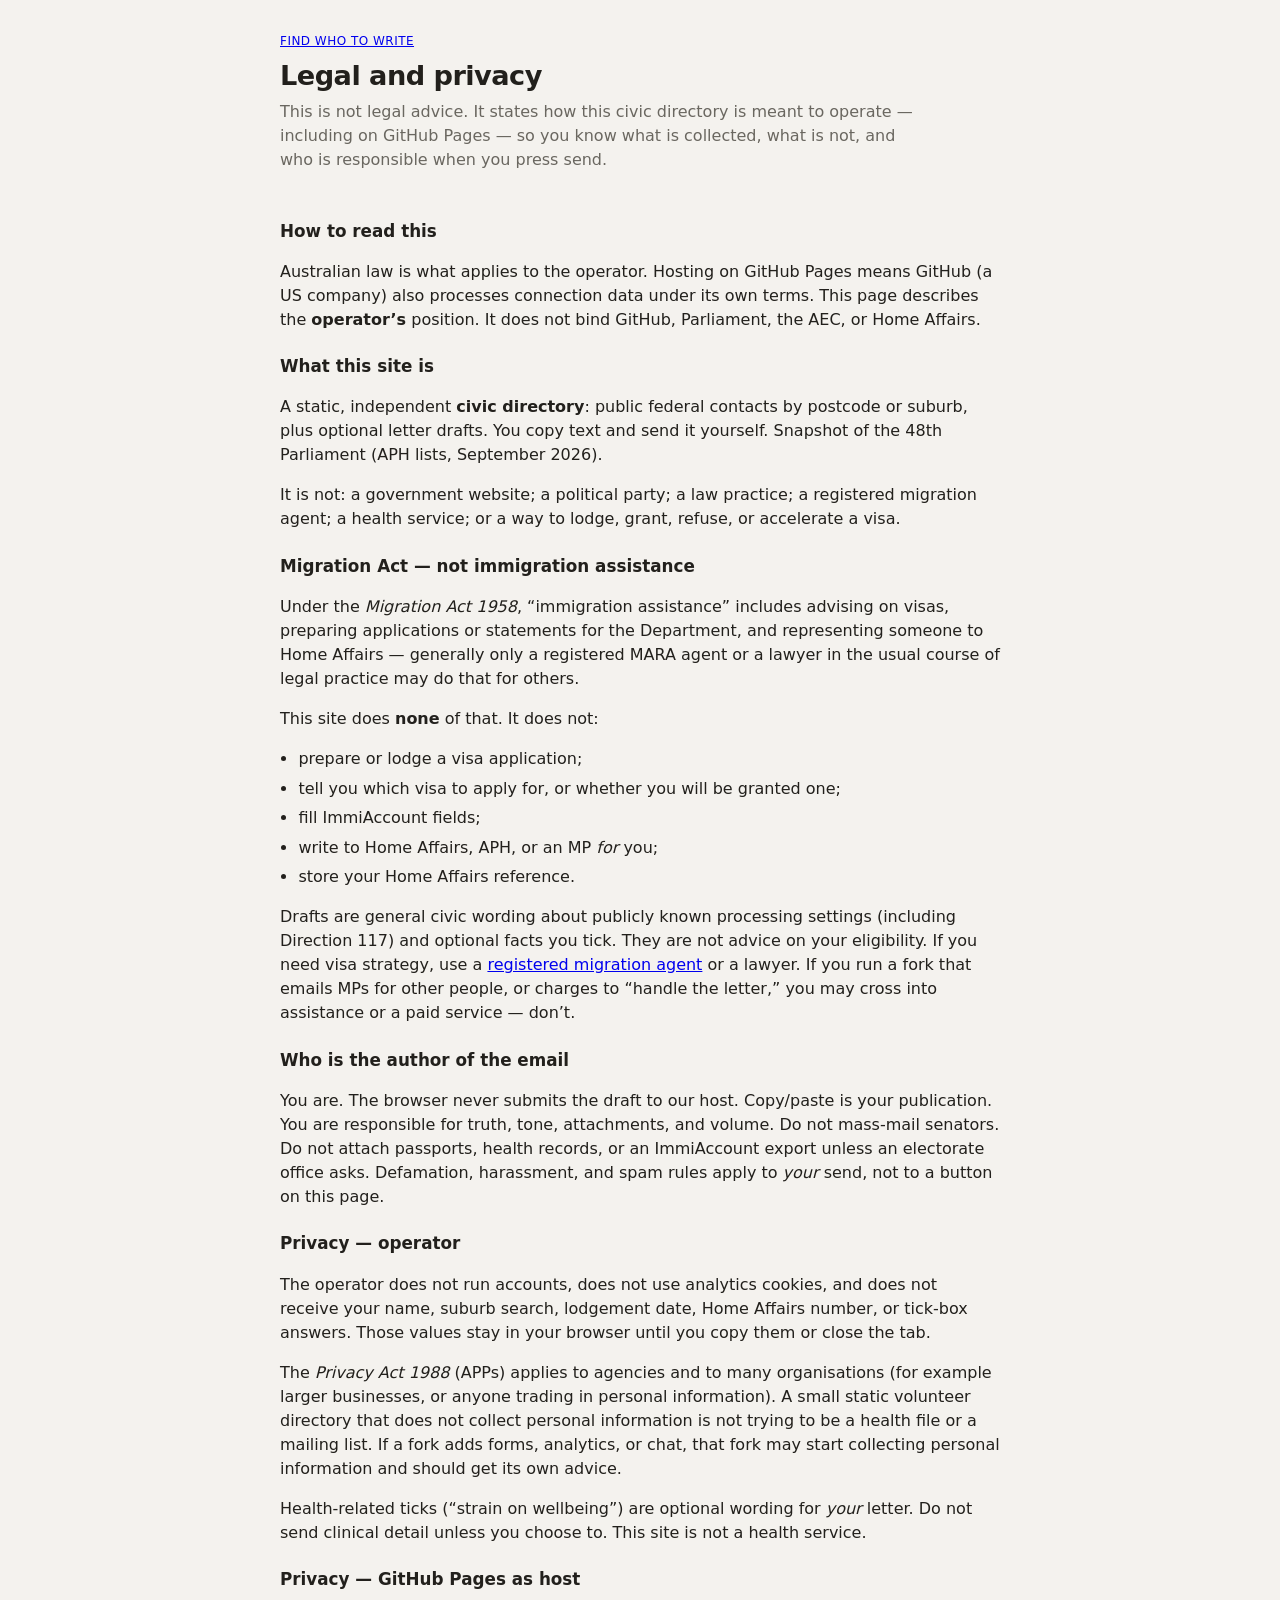
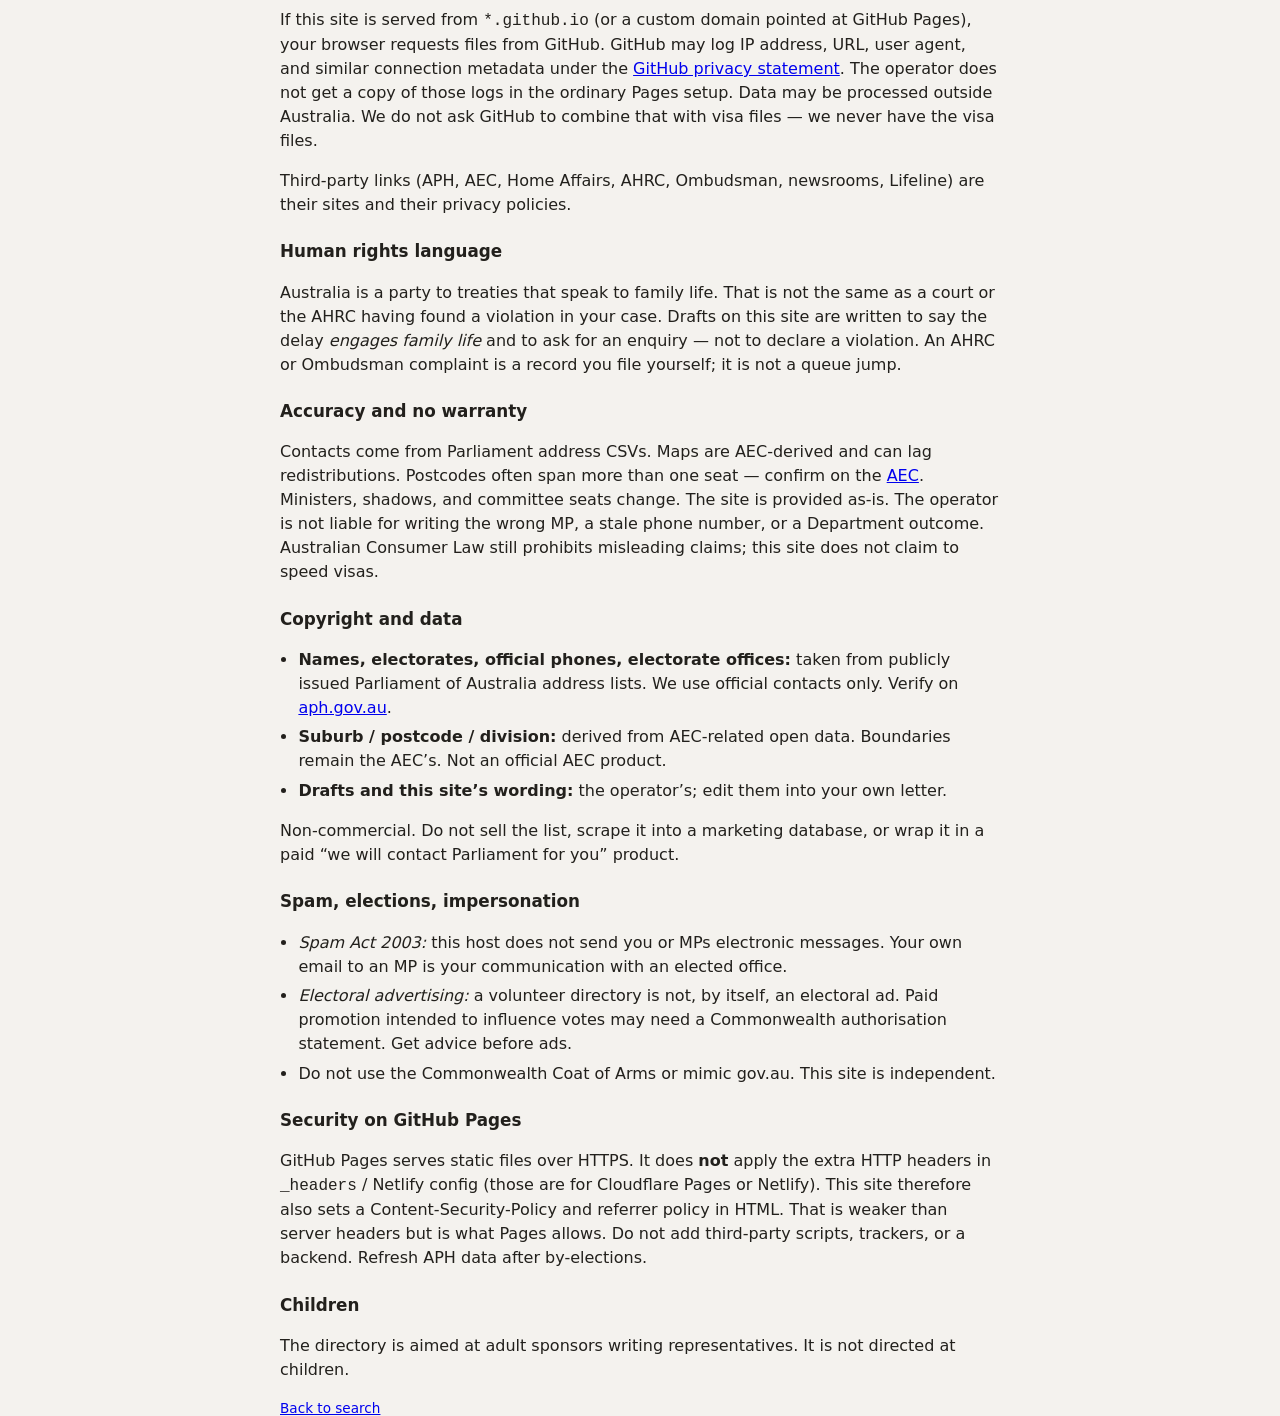
==== legal.html @ fc76b9d4 "Publish civic directory to GitHub Pages" ====
<!DOCTYPE html>
<html lang="en-AU">
<head>
  <meta charset="utf-8">
  <meta name="viewport" content="width=device-width, initial-scale=1">
  <meta name="referrer" content="strict-origin-when-cross-origin">
  <meta http-equiv="Content-Security-Policy" content="default-src 'self'; img-src 'self' data:; style-src 'self'; script-src 'self'; font-src 'self'; base-uri 'self'; form-action 'self'">
  <title>Legal and privacy — Find who to write</title>
  <link rel="stylesheet" href="styles.css">
</head>
<body>
  <header class="top">
    <p class="kicker"><a href="index.html">Find who to write</a></p>
    <h1>Legal and privacy</h1>
    <p class="lede">This is not legal advice. It states how this civic directory is meant to operate — including on GitHub Pages — so you know what is collected, what is not, and who is responsible when you press send.</p>
  </header>
  <main class="legal">
    <h2>How to read this</h2>
    <p>Australian law is what applies to the operator. Hosting on GitHub Pages means GitHub (a US company) also processes connection data under its own terms. This page describes the <strong>operator’s</strong> position. It does not bind GitHub, Parliament, the AEC, or Home Affairs.</p>

    <h2>What this site is</h2>
    <p>A static, independent <strong>civic directory</strong>: public federal contacts by postcode or suburb, plus optional letter drafts. You copy text and send it yourself. Snapshot of the 48th Parliament (APH lists, September 2026).</p>
    <p>It is not: a government website; a political party; a law practice; a registered migration agent; a health service; or a way to lodge, grant, refuse, or accelerate a visa.</p>

    <h2>Migration Act — not immigration assistance</h2>
    <p>Under the <em>Migration Act 1958</em>, “immigration assistance” includes advising on visas, preparing applications or statements for the Department, and representing someone to Home Affairs — generally only a registered MARA agent or a lawyer in the usual course of legal practice may do that for others.</p>
    <p>This site does <strong>none</strong> of that. It does not:</p>
    <ul>
      <li>prepare or lodge a visa application;</li>
      <li>tell you which visa to apply for, or whether you will be granted one;</li>
      <li>fill ImmiAccount fields;</li>
      <li>write to Home Affairs, APH, or an MP <em>for</em> you;</li>
      <li>store your Home Affairs reference.</li>
    </ul>
    <p>Drafts are general civic wording about publicly known processing settings (including Direction 117) and optional facts you tick. They are not advice on your eligibility. If you need visa strategy, use a <a href="https://portal.mara.gov.au/find-an-agent/">registered migration agent</a> or a lawyer. If you run a fork that emails MPs for other people, or charges to “handle the letter,” you may cross into assistance or a paid service — don’t.</p>

    <h2>Who is the author of the email</h2>
    <p>You are. The browser never submits the draft to our host. Copy/paste is your publication. You are responsible for truth, tone, attachments, and volume. Do not mass-mail senators. Do not attach passports, health records, or an ImmiAccount export unless an electorate office asks. Defamation, harassment, and spam rules apply to <em>your</em> send, not to a button on this page.</p>

    <h2>Privacy — operator</h2>
    <p>The operator does not run accounts, does not use analytics cookies, and does not receive your name, suburb search, lodgement date, Home Affairs number, or tick-box answers. Those values stay in your browser until you copy them or close the tab.</p>
    <p>The <em>Privacy Act 1988</em> (APPs) applies to agencies and to many organisations (for example larger businesses, or anyone trading in personal information). A small static volunteer directory that does not collect personal information is not trying to be a health file or a mailing list. If a fork adds forms, analytics, or chat, that fork may start collecting personal information and should get its own advice.</p>
    <p>Health-related ticks (“strain on wellbeing”) are optional wording for <em>your</em> letter. Do not send clinical detail unless you choose to. This site is not a health service.</p>

    <h2>Privacy — GitHub Pages as host</h2>
    <p>If this site is served from <code>*.github.io</code> (or a custom domain pointed at GitHub Pages), your browser requests files from GitHub. GitHub may log IP address, URL, user agent, and similar connection metadata under the <a href="https://docs.github.com/en/site-policy/privacy-policies/github-general-privacy-statement">GitHub privacy statement</a>. The operator does not get a copy of those logs in the ordinary Pages setup. Data may be processed outside Australia. We do not ask GitHub to combine that with visa files — we never have the visa files.</p>
    <p>Third-party links (APH, AEC, Home Affairs, AHRC, Ombudsman, newsrooms, Lifeline) are their sites and their privacy policies.</p>

    <h2>Human rights language</h2>
    <p>Australia is a party to treaties that speak to family life. That is not the same as a court or the AHRC having found a violation in your case. Drafts on this site are written to say the delay <em>engages family life</em> and to ask for an enquiry — not to declare a violation. An AHRC or Ombudsman complaint is a record you file yourself; it is not a queue jump.</p>

    <h2>Accuracy and no warranty</h2>
    <p>Contacts come from Parliament address CSVs. Maps are AEC-derived and can lag redistributions. Postcodes often span more than one seat — confirm on the <a href="https://electorate.aec.gov.au/">AEC</a>. Ministers, shadows, and committee seats change. The site is provided as-is. The operator is not liable for writing the wrong MP, a stale phone number, or a Department outcome. Australian Consumer Law still prohibits misleading claims; this site does not claim to speed visas.</p>

    <h2>Copyright and data</h2>
    <ul>
      <li><strong>Names, electorates, official phones, electorate offices:</strong> taken from publicly issued Parliament of Australia address lists. We use official contacts only. Verify on <a href="https://www.aph.gov.au/">aph.gov.au</a>.</li>
      <li><strong>Suburb / postcode / division:</strong> derived from AEC-related open data. Boundaries remain the AEC’s. Not an official AEC product.</li>
      <li><strong>Drafts and this site’s wording:</strong> the operator’s; edit them into your own letter.</li>
    </ul>
    <p>Non-commercial. Do not sell the list, scrape it into a marketing database, or wrap it in a paid “we will contact Parliament for you” product.</p>

    <h2>Spam, elections, impersonation</h2>
    <ul>
      <li><em>Spam Act 2003:</em> this host does not send you or MPs electronic messages. Your own email to an MP is your communication with an elected office.</li>
      <li><em>Electoral advertising:</em> a volunteer directory is not, by itself, an electoral ad. Paid promotion intended to influence votes may need a Commonwealth authorisation statement. Get advice before ads.</li>
      <li>Do not use the Commonwealth Coat of Arms or mimic gov.au. This site is independent.</li>
    </ul>

    <h2>Security on GitHub Pages</h2>
    <p>GitHub Pages serves static files over HTTPS. It does <strong>not</strong> apply the extra HTTP headers in <code>_headers</code> / Netlify config (those are for Cloudflare Pages or Netlify). This site therefore also sets a Content-Security-Policy and referrer policy in HTML. That is weaker than server headers but is what Pages allows. Do not add third-party scripts, trackers, or a backend. Refresh APH data after by-elections.</p>

    <h2>Children</h2>
    <p>The directory is aimed at adult sponsors writing representatives. It is not directed at children.</p>

    <p class="note"><a href="index.html">Back to search</a></p>
  </main>
</body>
</html>
---- styles.css ----
:root {
  --bg: #f4f2ee;
  --ink: #22201c;
  --muted: #6a6760;
  --line: #ddd9d1;
  --paper: #fffcf8;
  --navy: #31465f;
  --navy-ink: #24344a;
  --wash: #ece8e1;
  --focus: #31465f;
}

* { box-sizing: border-box; }
html { color-scheme: light; }
body {
  margin: 0;
  background: var(--bg);
  color: var(--ink);
  font: 16px/1.5 system-ui, "Segoe UI", Roboto, Helvetica, Arial, sans-serif;
}

.skip {
  position: absolute;
  left: -999px;
}
.skip:focus {
  left: 0.75rem;
  top: 0.75rem;
  background: var(--ink);
  color: #fff;
  padding: 0.4rem 0.6rem;
}

.top, main, footer {
  width: min(720px, calc(100% - 2rem));
  margin-left: auto;
  margin-right: auto;
}
.top { padding: 2rem 0 0.25rem; }
.kicker {
  margin: 0 0 0.6rem;
  font-size: 0.75rem;
  letter-spacing: 0.04em;
  text-transform: uppercase;
  color: var(--muted);
}
h1 {
  margin: 0 0 0.5rem;
  font-size: 1.7rem;
  font-weight: 650;
  letter-spacing: -0.02em;
  line-height: 1.2;
}
.lede {
  margin: 0 0 1.25rem;
  color: var(--muted);
  max-width: 40rem;
}

.search {
  background: var(--paper);
  border: 1px solid var(--line);
  padding: 0.9rem 1rem 0.85rem;
}
.search label[for="q"],
.letter-inner > label {
  display: block;
  font-size: 0.8rem;
  color: var(--muted);
  margin-bottom: 0.3rem;
}
.row { display: flex; gap: 0.4rem; }
#q, select, input, textarea {
  font: inherit;
  color: var(--ink);
  border: 1px solid var(--line);
  background: #fff;
  padding: 0.5rem 0.6rem;
}
#q { flex: 1; }
button {
  font: inherit;
  cursor: pointer;
}
.search button[type="submit"],
#copy-letter {
  background: var(--navy);
  color: #fff;
  border: 0;
  padding: 0.5rem 0.9rem;
}
.search button[type="submit"]:hover,
#copy-letter:hover { background: var(--navy-ink); }
#hint { margin: 0.55rem 0 0; font-size: 0.88rem; color: var(--muted); }
.ex {
  border: 0;
  background: none;
  padding: 0;
  color: var(--navy);
  text-decoration: underline;
  text-underline-offset: 2px;
}

.suggest {
  list-style: none;
  margin: 0.45rem 0 0;
  padding: 0.4rem 0 0;
  border-top: 1px solid var(--line);
}
.suggest button {
  width: 100%;
  text-align: left;
  background: none;
  border: 0;
  padding: 0.4rem 0;
  display: flex;
  justify-content: space-between;
  gap: 1rem;
}
.suggest button:hover { background: var(--wash); }
.suggest .meta { color: var(--muted); font-size: 0.85rem; }

.status { min-height: 1.25rem; color: var(--muted); font-size: 0.9rem; }
.warn {
  background: var(--wash);
  border-left: 3px solid var(--navy);
  padding: 0.65rem 0.75rem;
  margin: 0 0 0.9rem;
  font-size: 0.92rem;
}

.how {
  margin: 0 0 0.9rem;
  padding: 0;
  list-style: none;
  font-size: 0.92rem;
  color: var(--muted);
}
.how li { margin: 0.15rem 0; }
.how b { color: var(--ink); font-weight: 600; }

.filters {
  display: flex;
  flex-wrap: wrap;
  gap: 0.3rem;
  margin: 0 0 0.9rem;
}
.filters button {
  border: 1px solid var(--line);
  background: var(--paper);
  padding: 0.2rem 0.5rem;
  font-size: 0.85rem;
}
.filters button.on {
  border-color: var(--ink);
  background: var(--ink);
  color: #fff;
}

.tabs {
  display: flex;
  flex-wrap: wrap;
  gap: 0;
  border-bottom: 1px solid var(--line);
  margin: 0 0 1rem;
}
.tabs button {
  border: 0;
  background: none;
  padding: 0.5rem 0.7rem 0.45rem;
  color: var(--muted);
  border-bottom: 2px solid transparent;
  margin-bottom: -1px;
}
.tabs button.on {
  color: var(--ink);
  border-bottom-color: var(--ink);
}

.panel-note {
  font-size: 0.9rem;
  color: var(--muted);
  margin: 0 0 0.75rem;
}

.card {
  background: var(--paper);
  border: 1px solid var(--line);
  padding: 0.8rem 0.85rem 0.7rem;
  margin: 0 0 0.55rem;
}
.card h3 {
  margin: 0 0 0.1rem;
  font-size: 1.02rem;
  font-weight: 650;
}
.who { margin: 0 0 0.4rem; font-size: 0.88rem; color: var(--muted); }
.tags { display: flex; flex-wrap: wrap; gap: 0.25rem; margin: 0 0 0.45rem; }
.tag {
  font-size: 0.7rem;
  letter-spacing: 0.03em;
  text-transform: uppercase;
  color: var(--muted);
  border: 1px solid var(--line);
  padding: 0.08rem 0.32rem;
}
.office { margin: 0 0 0.5rem; font-size: 0.88rem; color: var(--muted); }
.actions { display: flex; flex-wrap: wrap; gap: 0.4rem; }
.actions a, .actions button {
  border: 1px solid var(--line);
  background: var(--paper);
  color: var(--ink);
  text-decoration: none;
  padding: 0.28rem 0.5rem;
  font-size: 0.88rem;
}
.actions button.primary {
  background: var(--navy);
  border-color: var(--navy);
  color: #fff;
}

.other a, .pillar a { color: var(--navy); }
.other h3, .pillar h3 { margin: 0 0 0.2rem; font-size: 1rem; }
.pillar { margin-bottom: 0.7rem; }
.pillar .who { margin-bottom: 0.45rem; }
.pillar ul { margin: 0.3rem 0 0; padding-left: 1.1rem; }
.pillar li { margin: 0.25rem 0; }
.note { font-size: 0.85rem; color: var(--muted); margin: 0.45rem 0 0; }
.impact {
  border: 1px solid var(--line);
  margin: 0 0 0.8rem;
  padding: 0.5rem 0.65rem 0.55rem;
}
.impact legend { font-size: 0.78rem; color: var(--muted); padding: 0 0.2rem; }
.impact label { display: block; font-size: 0.88rem; margin: 0.2rem 0; }
.subj-row {
  display: flex;
  flex-wrap: wrap;
  align-items: center;
  gap: 0.4rem 0.6rem;
  margin: 0 0 0.75rem;
  font-size: 0.85rem;
}
.subj-label { color: var(--muted); }
#subject-line {
  font: inherit;
  font-size: 0.82rem;
  background: var(--wash);
  padding: 0.2rem 0.4rem;
  flex: 1;
}
#copy-subject {
  border: 1px solid var(--line);
  background: var(--paper);
  padding: 0.2rem 0.5rem;
}
.help-list { margin: 0.4rem 0 0; padding-left: 1.1rem; }
.help-list a { color: var(--navy); }

.letter {
  position: fixed;
  inset: 0;
  background: rgba(34, 32, 28, 0.35);
  z-index: 10;
  display: none;
  pointer-events: none;
  place-items: stretch end;
}
.letter.is-open {
  display: grid;
  pointer-events: auto;
}
.letter[hidden] { display: none !important; }
.letter-inner {
  width: min(560px, 100%);
  height: 100%;
  overflow: auto;
  background: var(--paper);
  padding: 1.1rem 1.15rem 1.5rem;
  border-left: 1px solid var(--line);
}
.letter-head {
  display: flex;
  justify-content: space-between;
  align-items: baseline;
  gap: 1rem;
}
.letter-inner h2 { margin: 0 0 0.2rem; font-size: 1.15rem; }
.letter .to { margin: 0 0 0.8rem; color: var(--muted); font-size: 0.9rem; }
.close {
  border: 0;
  background: none;
  color: var(--navy);
  text-decoration: underline;
  padding: 0;
}
#tpl { width: 100%; margin-bottom: 0.35rem; }
.tpl-hint { margin: 0 0 0.8rem; font-size: 0.85rem; color: var(--muted); }
.fields {
  display: grid;
  gap: 0.45rem;
  margin: 0 0 0.75rem;
}
.legal h2 { font-size: 1.05rem; margin: 1.4rem 0 0.4rem; }
.legal ul { padding-left: 1.15rem; }
.legal li { margin: 0.35rem 0; }
footer .links { margin-top: 0.4rem; }
@media (min-width: 560px) {
  .fields { grid-template-columns: 1fr 1fr 1fr; }
}
.fields label, .letter-inner > label[for="preview"] {
  font-size: 0.78rem;
  color: var(--muted);
  display: block;
}
.fields input, #preview { width: 100%; margin-top: 0.15rem; }
#preview { resize: vertical; min-height: 16rem; }
.letter-actions {
  display: flex;
  gap: 0.75rem;
  align-items: center;
  margin: 0.65rem 0 0.5rem;
}
.letter-actions a { color: var(--navy); }
.fine { color: var(--muted); font-size: 0.82rem; }

footer {
  border-top: 1px solid var(--line);
  padding: 1.2rem 0 2rem;
  margin-top: 2rem;
  color: var(--muted);
  font-size: 0.82rem;
}
footer a { color: var(--navy); }

:focus-visible {
  outline: 2px solid var(--focus);
  outline-offset: 2px;
}
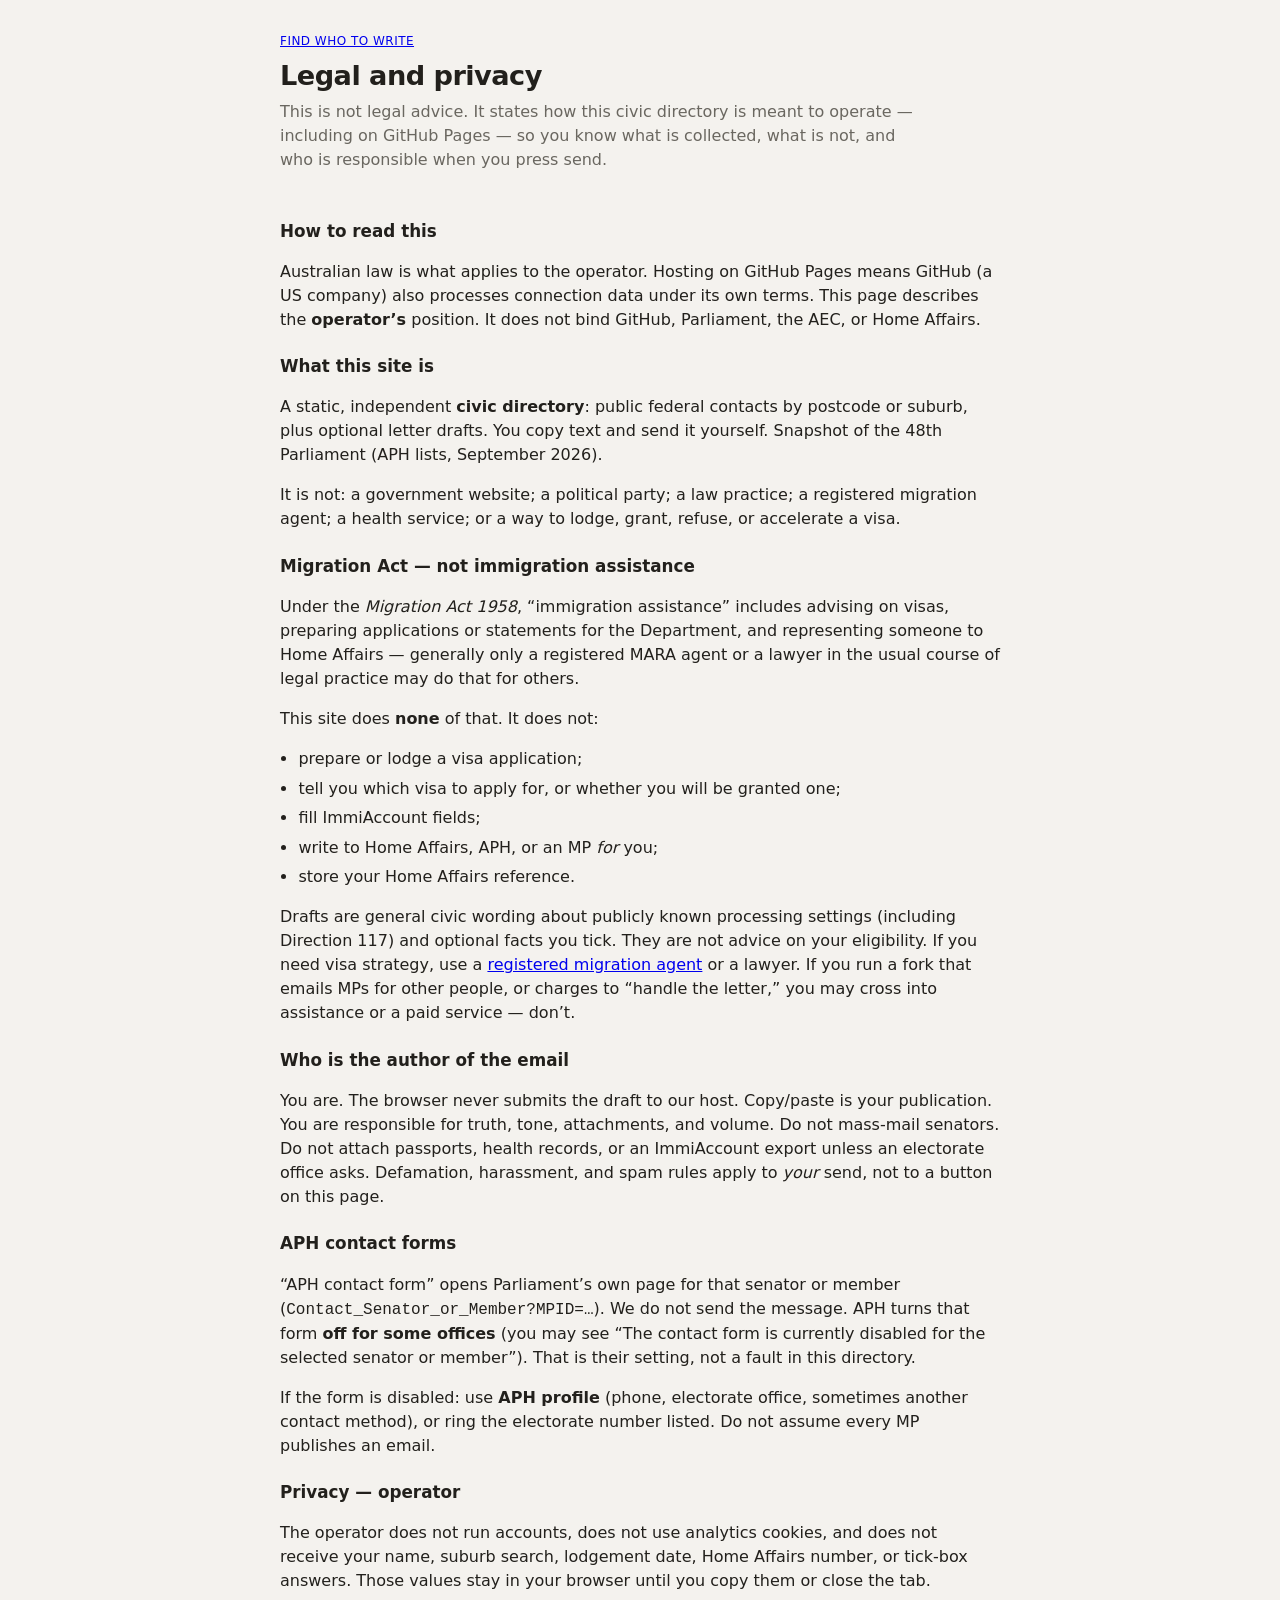
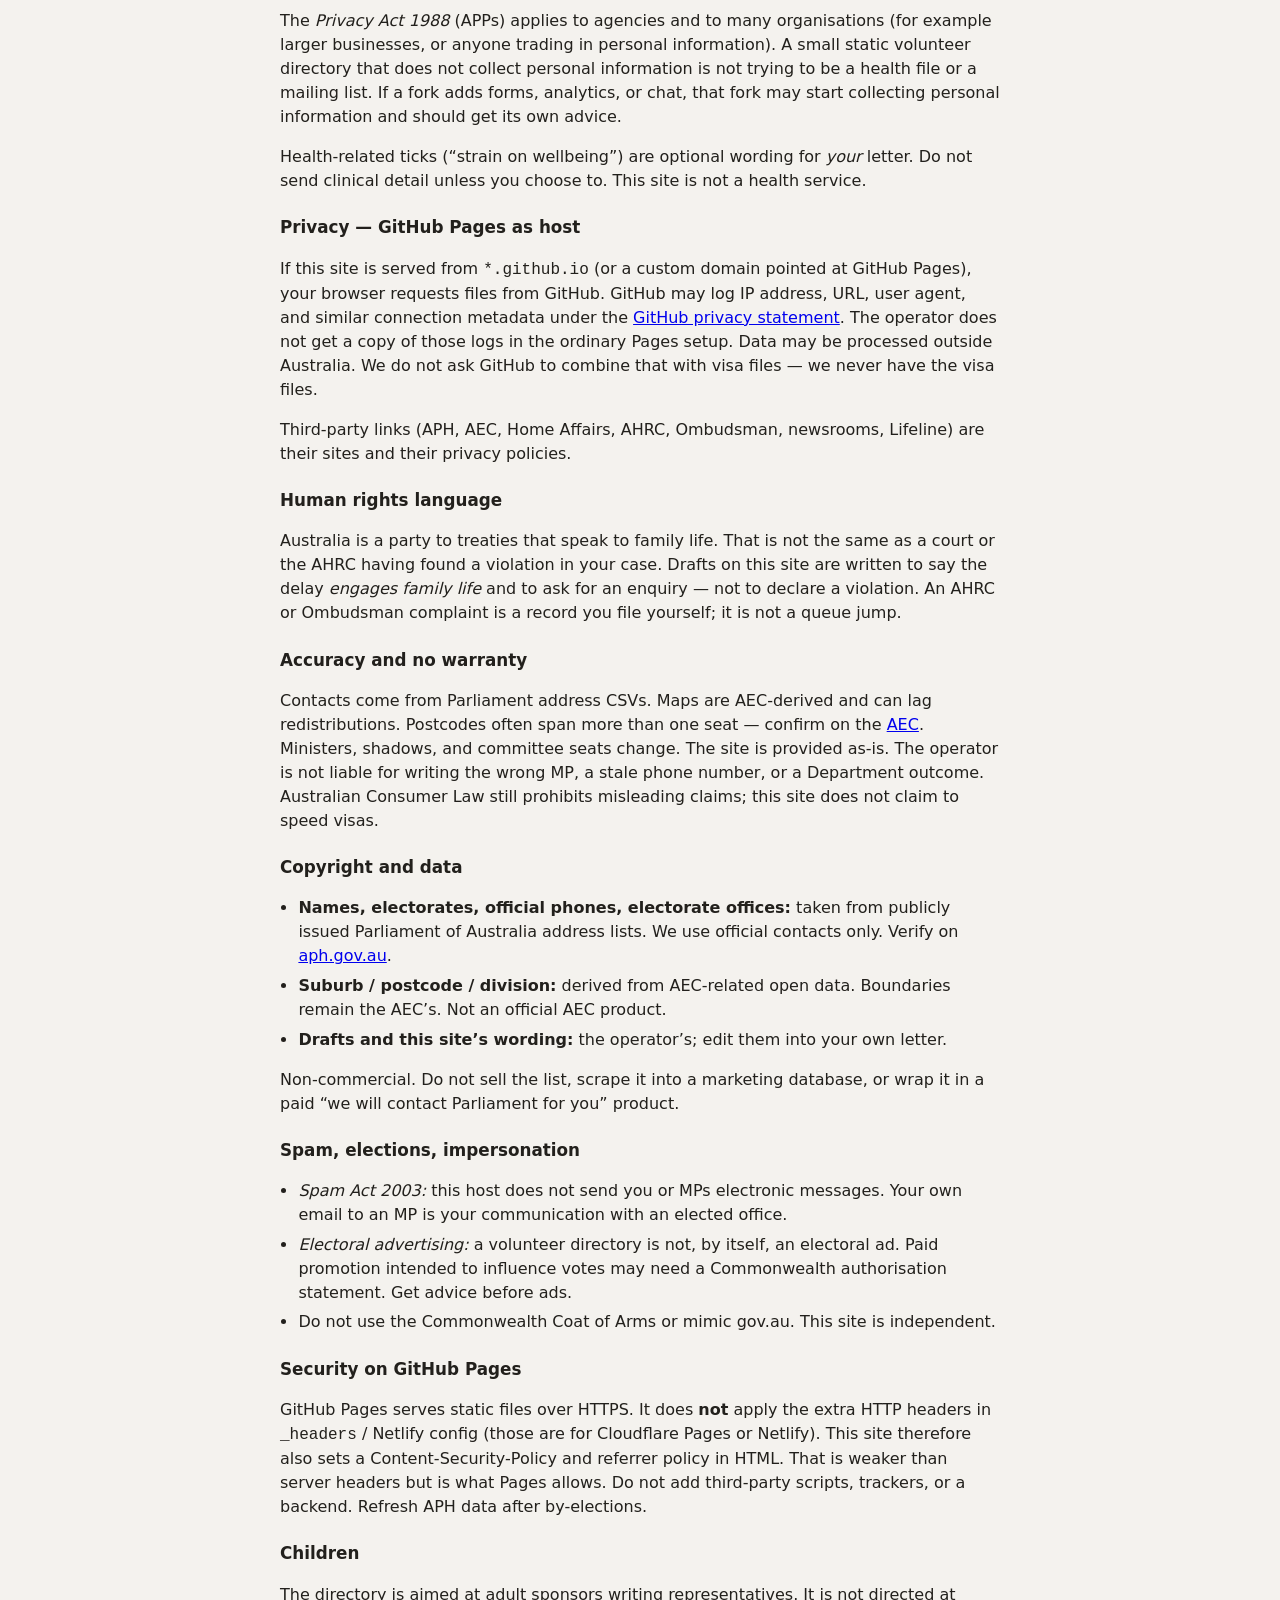
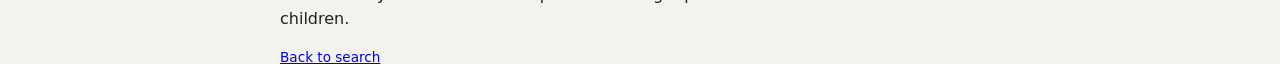
==== commit d52b892f: "Always show APH profile when contact form is disabled" ====
--- a/legal.html
+++ b/legal.html
@@ -36,6 +36,10 @@
 
     <h2>Who is the author of the email</h2>
     <p>You are. The browser never submits the draft to our host. Copy/paste is your publication. You are responsible for truth, tone, attachments, and volume. Do not mass-mail senators. Do not attach passports, health records, or an ImmiAccount export unless an electorate office asks. Defamation, harassment, and spam rules apply to <em>your</em> send, not to a button on this page.</p>
+
+    <h2>APH contact forms</h2>
+    <p>“APH contact form” opens Parliament’s own page for that senator or member (<code>Contact_Senator_or_Member?MPID=…</code>). We do not send the message. APH turns that form <strong>off for some offices</strong> (you may see “The contact form is currently disabled for the selected senator or member”). That is their setting, not a fault in this directory.</p>
+    <p>If the form is disabled: use <strong>APH profile</strong> (phone, electorate office, sometimes another contact method), or ring the electorate number listed. Do not assume every MP publishes an email.</p>
 
     <h2>Privacy — operator</h2>
     <p>The operator does not run accounts, does not use analytics cookies, and does not receive your name, suburb search, lodgement date, Home Affairs number, or tick-box answers. Those values stay in your browser until you copy them or close the tab.</p>
--- a/styles.css
+++ b/styles.css
@@ -214,7 +214,8 @@
   padding: 0.28rem 0.5rem;
   font-size: 0.88rem;
 }
-.actions button.primary {
+.actions button.primary,
+.actions a.primary {
   background: var(--navy);
   border-color: var(--navy);
   color: #fff;
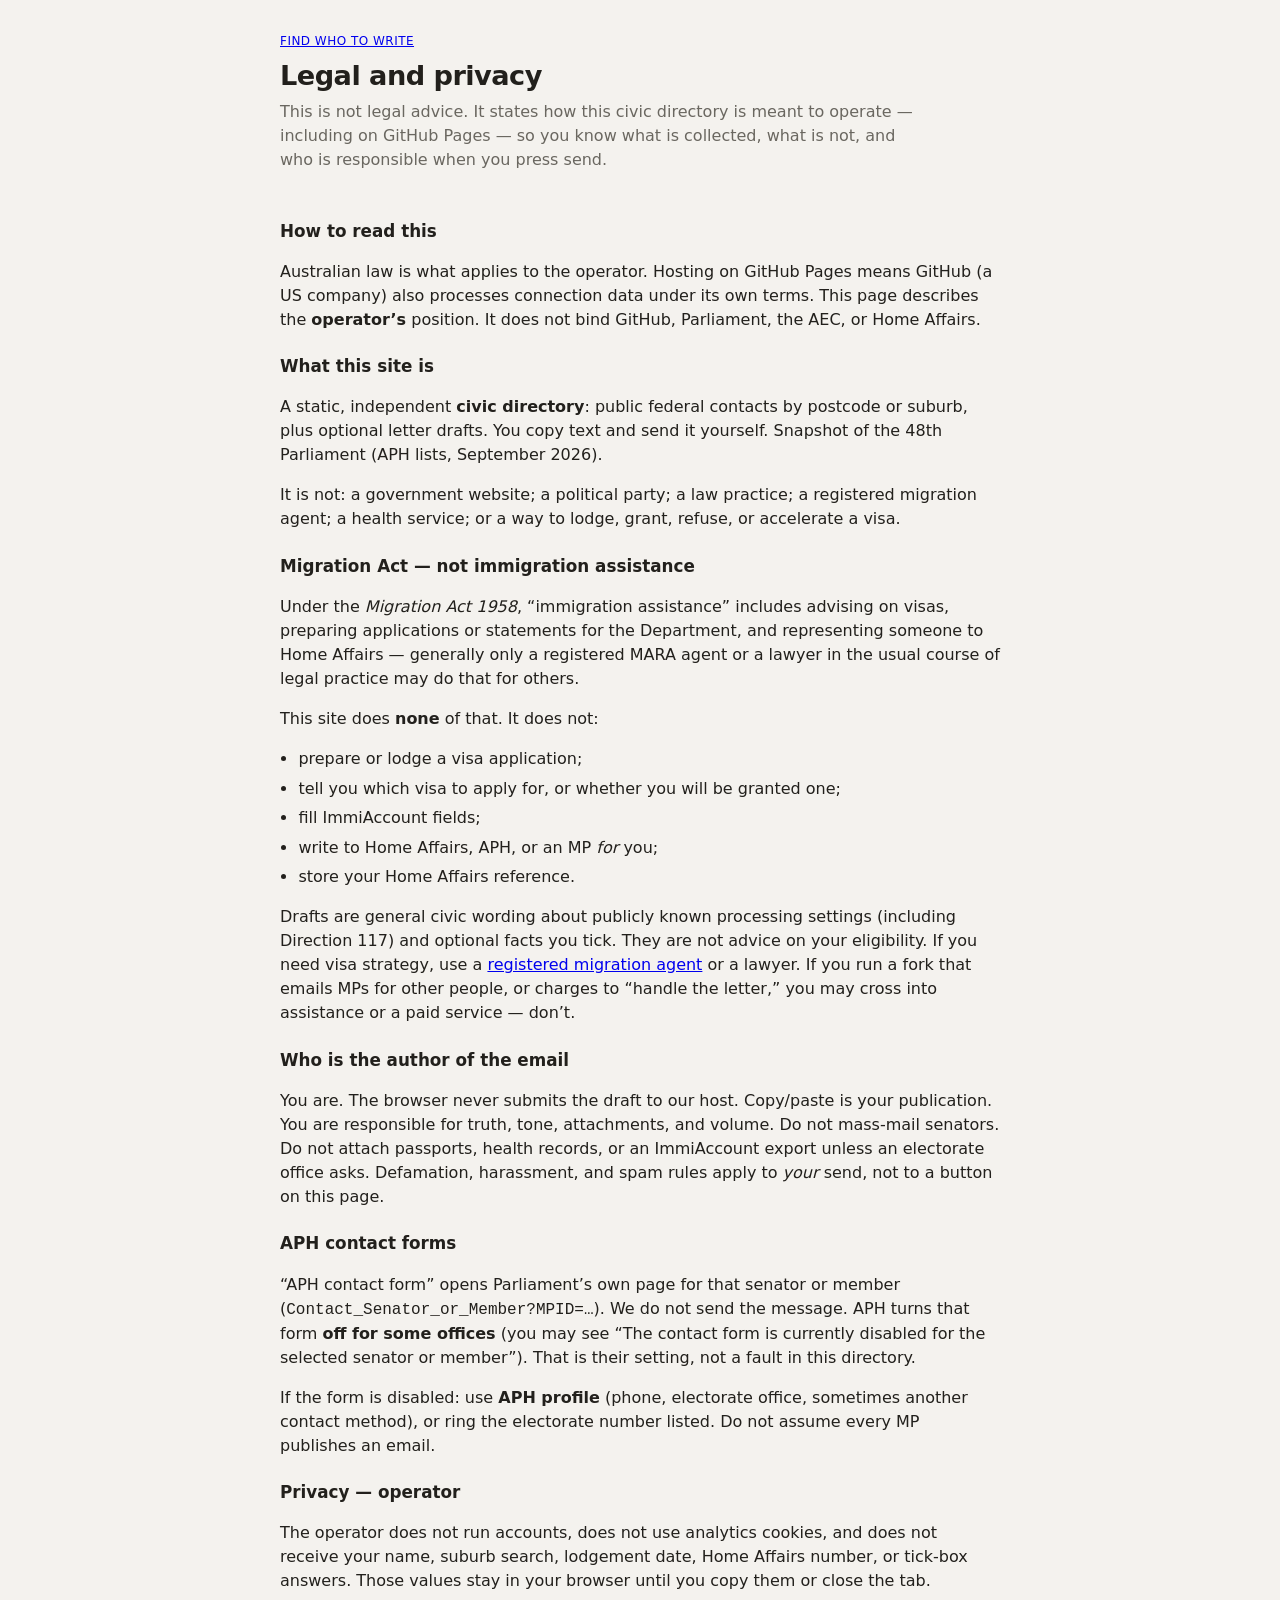
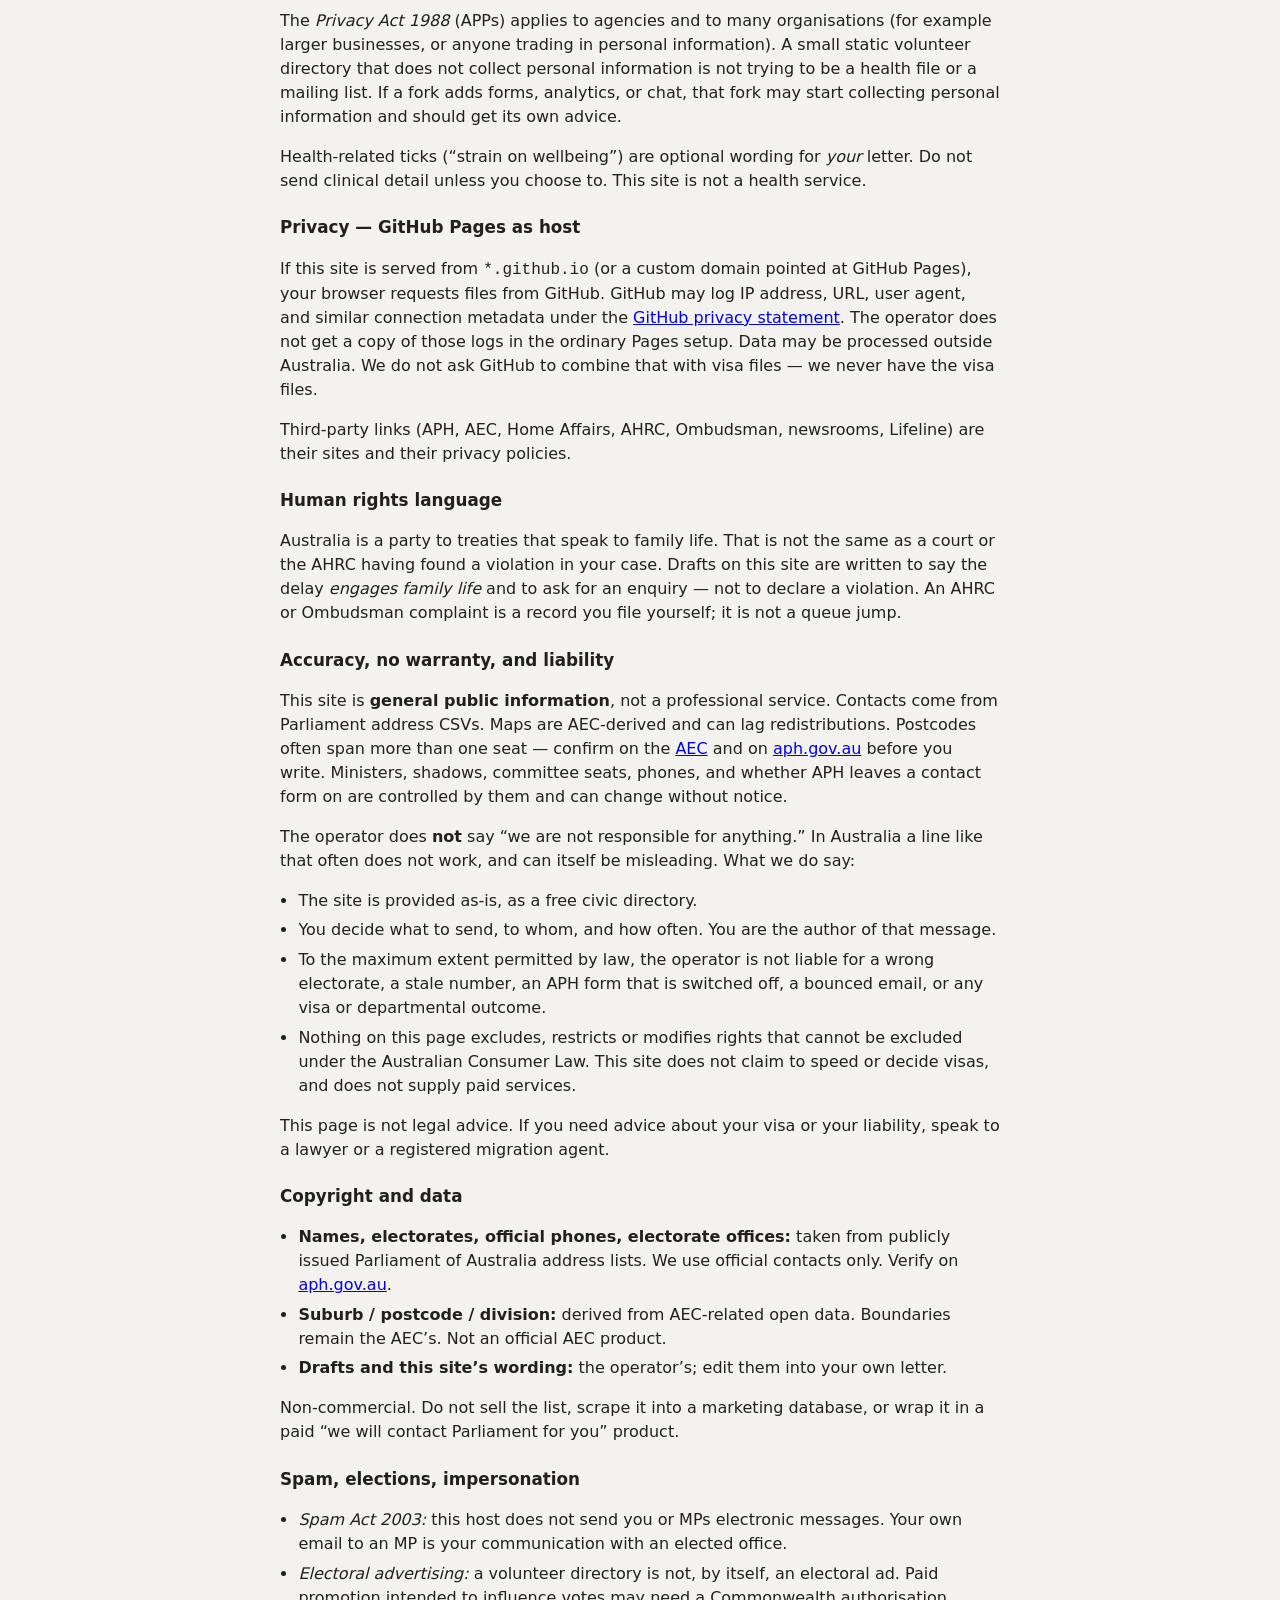
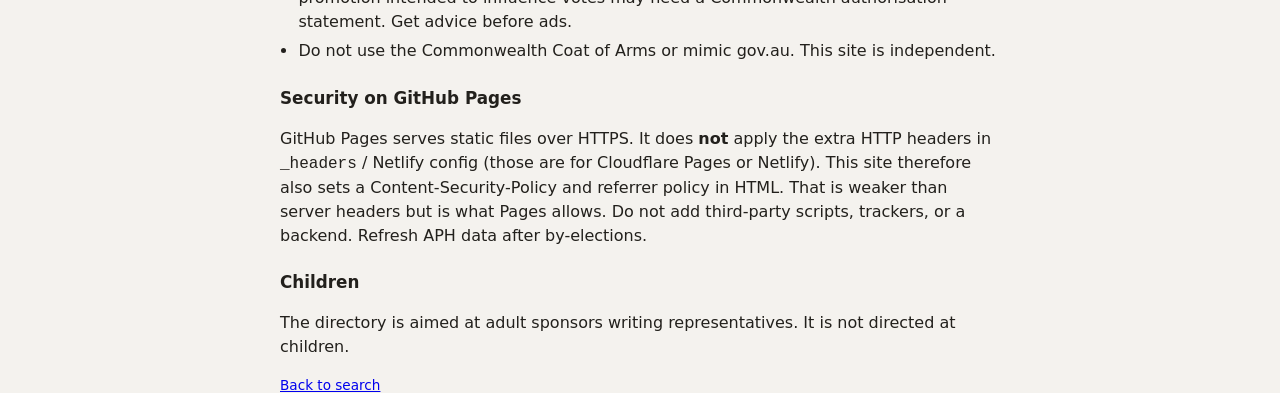
==== commit 11348c4d: "Australian-style liability wording; no blanket waiver" ====
--- a/legal.html
+++ b/legal.html
@@ -53,8 +53,16 @@
     <h2>Human rights language</h2>
     <p>Australia is a party to treaties that speak to family life. That is not the same as a court or the AHRC having found a violation in your case. Drafts on this site are written to say the delay <em>engages family life</em> and to ask for an enquiry — not to declare a violation. An AHRC or Ombudsman complaint is a record you file yourself; it is not a queue jump.</p>
 
-    <h2>Accuracy and no warranty</h2>
-    <p>Contacts come from Parliament address CSVs. Maps are AEC-derived and can lag redistributions. Postcodes often span more than one seat — confirm on the <a href="https://electorate.aec.gov.au/">AEC</a>. Ministers, shadows, and committee seats change. The site is provided as-is. The operator is not liable for writing the wrong MP, a stale phone number, or a Department outcome. Australian Consumer Law still prohibits misleading claims; this site does not claim to speed visas.</p>
+    <h2>Accuracy, no warranty, and liability</h2>
+    <p>This site is <strong>general public information</strong>, not a professional service. Contacts come from Parliament address CSVs. Maps are AEC-derived and can lag redistributions. Postcodes often span more than one seat — confirm on the <a href="https://electorate.aec.gov.au/">AEC</a> and on <a href="https://www.aph.gov.au/">aph.gov.au</a> before you write. Ministers, shadows, committee seats, phones, and whether APH leaves a contact form on are controlled by them and can change without notice.</p>
+    <p>The operator does <strong>not</strong> say “we are not responsible for anything.” In Australia a line like that often does not work, and can itself be misleading. What we do say:</p>
+    <ul>
+      <li>The site is provided as-is, as a free civic directory.</li>
+      <li>You decide what to send, to whom, and how often. You are the author of that message.</li>
+      <li>To the maximum extent permitted by law, the operator is not liable for a wrong electorate, a stale number, an APH form that is switched off, a bounced email, or any visa or departmental outcome.</li>
+      <li>Nothing on this page excludes, restricts or modifies rights that cannot be excluded under the Australian Consumer Law. This site does not claim to speed or decide visas, and does not supply paid services.</li>
+    </ul>
+    <p>This page is not legal advice. If you need advice about your visa or your liability, speak to a lawyer or a registered migration agent.</p>
 
     <h2>Copyright and data</h2>
     <ul>
